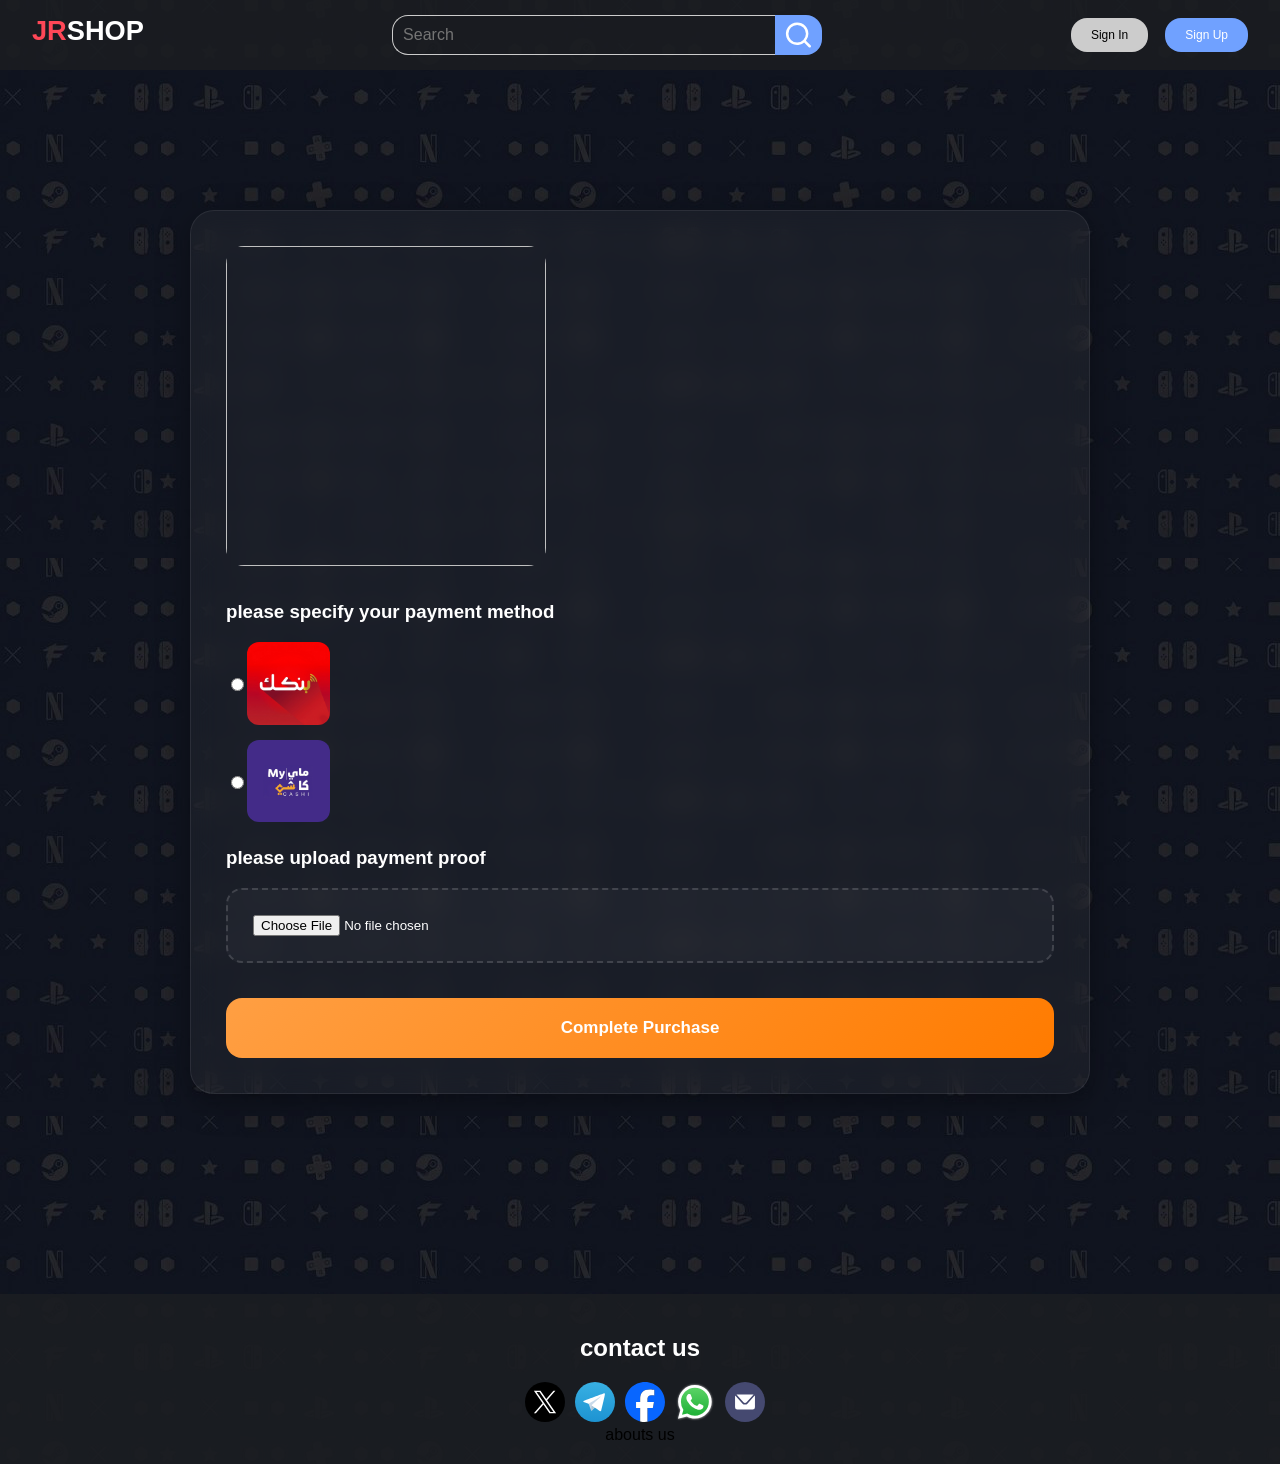
==== checkout.html @ eef832c1 "Initial commit: project setup" ====
<!DOCTYPE html>
<html lang="en">
<head>
    <meta charset="UTF-8">
    <meta name="viewport" content="width=device-width, initial-scale=1.0">
    <title>JRstore - Best Digital Deals</title>
    <link rel="stylesheet" href="style.css">
            <link rel="stylesheet" href="user-section.css">

  <link rel="stylesheet" href="login.css">


<style>
/* =========================
   CHECKOUT PAGE
========================= */

.checkout-layout{
    width: 100%;
    min-height: 100vh;

    display: flex;
    justify-content: center;
    align-items: flex-start;

    padding: 140px var(--leftrightpadding) 60px;
}

/* MAIN CARD */

.checkout-card{

    width: 100%;
    max-width: 900px;

    background: rgba(255,255,255,0.04);

    border: 1px solid rgba(255,255,255,0.08);

    backdrop-filter: blur(14px);

    border-radius: 24px;

    padding: 35px;

    box-shadow: 0 8px 32px rgba(0,0,0,0.35);

    color: white;
}

/* PRODUCT SECTION */

.checkout-product{
    display: flex;
    gap: 35px;

    margin-bottom: 35px;
}

.checkout-product-image{
    width: 320px;
    height: 320px;

    object-fit: cover;

    border-radius: 18px;

    flex-shrink: 0;
}

.checkout-product-info{
    width: 100%;
}

.checkout-product-title{
    font-size: 2rem;

    margin-top: 0;
    margin-bottom: 15px;
}

.checkout-prices{
    display: flex;
    align-items: center;
    gap: 15px;

    margin-bottom: 20px;
}

.checkout-price{
    font-size: 2rem;
    font-weight: bold;

    color: #70a1ff;
}

.input-method-wrapper{
  display: flex;
  align-items: center;
}


.payment-card {
  width: 10%;
  height: 67%;
  border-radius: 12px;
}

.checkout-payment-methods {
  margin-bottom: 25px;
  flex-direction: column;
}
.checkout-old-price{
    color: #ff6b6b;

    text-decoration: line-through;

    opacity: 0.8;

    font-size: 1.1rem;
}

.checkout-product-description{
    line-height: 1.7;

    opacity: 0.8;
}

/* SECTIONS */

.checkout-section{
    margin-top: 35px;
}

.checkout-section-title{
    margin-bottom: 15px;

    font-size: 1.1rem;

    opacity: 0.9;
}

/* PAYMENT METHODS */

.checkout-payment-methods{
    display: flex;
    gap: 15px;
}

.payment-method{

    flex: 1;

    height: 55px;

    border-radius: 14px;

    border: 1px solid rgba(255,255,255,0.08);

    background: rgba(255,255,255,0.05);

    color: white;

    font-size: 15px;

    cursor: pointer;

    transition: 0.2s;
}

.payment-method:hover{
    transform: translateY(-2px);

    background: rgba(255,255,255,0.09);
}

.payment-method.active{
    background: linear-gradient(135deg,#70a1ff,#4d84ff);

    border-color: transparent;
}

/* UPLOAD BOX */

.checkout-upload-box{

    border: 2px dashed rgba(255,255,255,0.15);

    border-radius: 16px;

    padding: 25px;

    background: rgba(255,255,255,0.03);
}

.checkout-upload-box input{

    width: 100%;

    color: white;
}

/* SUBMIT BUTTON */

.checkout-submit-btn{

    width: 100%;

    height: 60px;

    margin-top: 35px;

    border: none;

    border-radius: 16px;

    background: linear-gradient(135deg,#ff9f43,#ff7b00);

    color: white;

    font-size: 17px;

    font-weight: bold;

    cursor: pointer;

    transition: 0.2s;
}

.checkout-submit-btn:hover{

    transform: translateY(-2px);

    opacity: 0.95;
}

/* MOBILE */

@media(max-width:850px){

    .checkout-product{
        flex-direction: column;
    }

    .checkout-product-image{
        width: 100%;
        height: 280px;
    }
}

@media(max-width:550px){

    .checkout-card{
        padding: 20px;
    }

    .checkout-payment-methods{
        flex-direction: column;
    }

    .checkout-product-title{
        font-size: 1.5rem;
    }

    .checkout-price{
        font-size: 1.5rem;
    }
}
</style>
</head>
<body>

  
    <header class="header">
        <div class="logo">
            <a href="./index.html">            <span class="logo-primary">JR</span><span class="logo-secondary">SHOP</span>
</a>
        </div>

    <div class="form-container">
        <input type="text" class="search-bar" placeholder="Search">
        <button>
            <svg xmlns="http://www.w3.org/2000/svg" viewBox="0 0 24 24" focusable="false" aria-hidden="true" style="pointer-events: none; display: inherit;">
                <path d="M11 2a9 9 0 105.641 16.01.966.966 0 00.152.197l3.5 3.5a1 1 0 101.414-1.414l-3.5-3.5a1 1 0 00-.197-.153A8.96 8.96 0 0020 11a9 9 0 00-9-9Zm0 2a7 7 0 110 14 7 7 0 010-14Z"></path>
            </svg>
        </button>
    </div>

    <div class="header-actions">
        <button class="btn btn--secondary">Sign In</button>
        <button class="btn btn--primary">Sign Up</button>
    </div>
</div>

            <div class="hidden-search-bar-header">
    <div class="hidden-search-input-wrapper">
        <input type="text" class="search-bar" placeholder="Search">
        <button>
            <svg xmlns="http://www.w3.org/2000/svg" viewBox="0 0 24 24" focusable="false" aria-hidden="true" style="pointer-events: none; display: inherit;">
                <path d="M11 2a9 9 0 105.641 16.01.966.966 0 00.152.197l3.5 3.5a1 1 0 101.414-1.414l-3.5-3.5a1 1 0 00-.197-.153A8.96 8.96 0 0020 11a9 9 0 00-9-9Zm0 2a7 7 0 110 14 7 7 0 010-14Z"></path>
            </svg>
        </button>
    </div>
</div>
    </header>
<main id="checkoutmain" class="checkout-layout">

   <div class="checkout-card">

    <div class="checkout-product">
        <img class="checkout-product-image">

        <div class="checkout-product-info">
            <h2 class="checkout-product-title"></h2>

            <div class="checkout-prices">
                <span class="checkout-price"></span>
                <span class="checkout-old-price"></span>
            </div>
        </div>
    </div>

    <h3>please specify your payment method</h3>

    <div class="checkout-payment-methods">


      <div class="input-method-wrapper">       
        
        <input type="radio" name="mbok" id="">
        <label for="mbok"></label>
            <img class="payment-card" src="./images/paymentmethods/mboktest.png" alt="">

       </div>





       <div class="input-method-wrapper">
        <input type="radio" name="mbok" id="">
        <label for="mbok"></label>
            <img class="payment-card" src="./images/paymentmethods/cashi.png" alt="">

       </div>
</div>

    <h3>please upload payment proof</h3>

    <div class="checkout-upload-box">
        <input type="file" class="js-payment-proof">
    </div>

    <button class="checkout-submit-btn js-submit-order">
        Complete Purchase
    </button>

</div>

</main>


    <footer class="footer ">

		<h2 class="contact-us">contact us</h2>
        <div class="social-links"><a href=""><svg xmlns="http://www.w3.org/2000/svg" viewBox="-480 -466.815 2160 2160"><circle cx="600" cy="613.185" r="1080"/><path fill="#fff" d="M306.615 79.694H144.011L892.476 1150.3h162.604ZM0 0h357.328l309.814 450.883L1055.03 0h105.86L714.15 519.295 1200 1226.37H842.672L515.493 750.215 105.866 1226.37H0l468.485-544.568Z"/></svg></a>
		<a href="">
			<svg id="Livello_1" data-name="Livello 1" xmlns="http://www.w3.org/2000/svg" xmlns:xlink="http://www.w3.org/1999/xlink" viewBox="0 0 240 240"><defs><linearGradient id="linear-gradient" x1="120" y1="240" x2="120" gradientUnits="userSpaceOnUse"><stop offset="0" stop-color="#1d93d2"/><stop offset="1" stop-color="#38b0e3"/></linearGradient></defs><title>Telegram_logo</title><circle cx="120" cy="120" r="120" fill="url(#linear-gradient)"/><path d="M81.229,128.772l14.237,39.406s1.78,3.687,3.686,3.687,30.255-29.492,30.255-29.492l31.525-60.89L81.737,118.6Z" fill="#c8daea"/><path d="M100.106,138.878l-2.733,29.046s-1.144,8.9,7.754,0,17.415-15.763,17.415-15.763" fill="#a9c6d8"/><path d="M81.486,130.178,52.2,120.636s-3.5-1.42-2.373-4.64c.232-.664.7-1.229,2.1-2.2,6.489-4.523,120.106-45.36,120.106-45.36s3.208-1.081,5.1-.362a2.766,2.766,0,0,1,1.885,2.055,9.357,9.357,0,0,1,.254,2.585c-.009.752-.1,1.449-.169,2.542-.692,11.165-21.4,94.493-21.4,94.493s-1.239,4.876-5.678,5.043A8.13,8.13,0,0,1,146.1,172.5c-8.711-7.493-38.819-27.727-45.472-32.177a1.27,1.27,0,0,1-.546-.9c-.093-.469.417-1.05.417-1.05s52.426-46.6,53.821-51.492c.108-.379-.3-.566-.848-.4-3.482,1.281-63.844,39.4-70.506,43.607A3.21,3.21,0,0,1,81.486,130.178Z" fill="#fff"/></svg>
		</a>

		<a href=""><svg version="1.1" id="svg9" viewBox="0 0 666.66668 666.66717" xmlns="http://www.w3.org/2000/svg" xmlns:svg="http://www.w3.org/2000/svg">
  <defs id="defs13">
    <clipPath clipPathUnits="userSpaceOnUse" id="clipPath25">
      <path d="M 0,700 H 700 V 0 H 0 Z" id="path23"/>
    </clipPath>
  </defs>
  <g id="g17" transform="matrix(1.3333333,0,0,-1.3333333,-133.33333,799.99999)">
    <g id="g19">
      <g id="g21" clip-path="url(#clipPath25)">
        <g id="g27" transform="translate(600,350)">
          <path d="m 0,0 c 0,138.071 -111.929,250 -250,250 -138.071,0 -250,-111.929 -250,-250 0,-117.245 80.715,-215.622 189.606,-242.638 v 166.242 h -51.552 V 0 h 51.552 v 32.919 c 0,85.092 38.508,124.532 122.048,124.532 15.838,0 43.167,-3.105 54.347,-6.211 V 81.986 c -5.901,0.621 -16.149,0.932 -28.882,0.932 -40.993,0 -56.832,-15.528 -56.832,-55.9 V 0 h 81.659 l -14.028,-76.396 h -67.631 V -248.169 C -95.927,-233.218 0,-127.818 0,0" style="fill:#0866ff;fill-opacity:1;fill-rule:nonzero;stroke:none" id="path29"/>
        </g>
        <g id="g31" transform="translate(447.9175,273.6036)">
          <path d="M 0,0 14.029,76.396 H -67.63 v 27.019 c 0,40.372 15.838,55.899 56.831,55.899 12.733,0 22.981,-0.31 28.882,-0.931 v 69.253 c -11.18,3.106 -38.509,6.212 -54.347,6.212 -83.539,0 -122.048,-39.441 -122.048,-124.533 V 76.396 h -51.552 V 0 h 51.552 v -166.242 c 19.343,-4.798 39.568,-7.362 60.394,-7.362 10.254,0 20.358,0.632 30.288,1.831 L -67.63,0 Z" style="fill:#ffffff;fill-opacity:1;fill-rule:nonzero;stroke:none" id="path33"/>
        </g>
      </g>
    </g>
  </g>
</svg></a>


<a href=""><svg xmlns="http://www.w3.org/2000/svg" viewBox="0 0 175.216 175.552"><defs><linearGradient id="b" x1="85.915" x2="86.535" y1="32.567" y2="137.092" gradientUnits="userSpaceOnUse"><stop offset="0" stop-color="#57d163"/><stop offset="1" stop-color="#23b33a"/></linearGradient><filter id="a" width="1.115" height="1.114" x="-.057" y="-.057" color-interpolation-filters="sRGB"><feGaussianBlur stdDeviation="3.531"/></filter></defs><path fill="#b3b3b3" d="m54.532 138.45 2.235 1.324c9.387 5.571 20.15 8.518 31.126 8.523h.023c33.707 0 61.139-27.426 61.153-61.135.006-16.335-6.349-31.696-17.895-43.251A60.75 60.75 0 0 0 87.94 25.983c-33.733 0-61.166 27.423-61.178 61.13a60.98 60.98 0 0 0 9.349 32.535l1.455 2.312-6.179 22.558zm-40.811 23.544L24.16 123.88c-6.438-11.154-9.825-23.808-9.821-36.772.017-40.556 33.021-73.55 73.578-73.55 19.681.01 38.154 7.669 52.047 21.572s21.537 32.383 21.53 52.037c-.018 40.553-33.027 73.553-73.578 73.553h-.032c-12.313-.005-24.412-3.094-35.159-8.954zm0 0" filter="url(#a)"/><path fill="#fff" d="m12.966 161.238 10.439-38.114a73.42 73.42 0 0 1-9.821-36.772c.017-40.556 33.021-73.55 73.578-73.55 19.681.01 38.154 7.669 52.047 21.572s21.537 32.383 21.53 52.037c-.018 40.553-33.027 73.553-73.578 73.553h-.032c-12.313-.005-24.412-3.094-35.159-8.954z"/><path fill="url(#linearGradient1780)" d="M87.184 25.227c-33.733 0-61.166 27.423-61.178 61.13a60.98 60.98 0 0 0 9.349 32.535l1.455 2.312-6.179 22.559 23.146-6.069 2.235 1.324c9.387 5.571 20.15 8.518 31.126 8.524h.023c33.707 0 61.14-27.426 61.153-61.135a60.75 60.75 0 0 0-17.895-43.251 60.75 60.75 0 0 0-43.235-17.929z"/><path fill="url(#b)" d="M87.184 25.227c-33.733 0-61.166 27.423-61.178 61.13a60.98 60.98 0 0 0 9.349 32.535l1.455 2.313-6.179 22.558 23.146-6.069 2.235 1.324c9.387 5.571 20.15 8.517 31.126 8.523h.023c33.707 0 61.14-27.426 61.153-61.135a60.75 60.75 0 0 0-17.895-43.251 60.75 60.75 0 0 0-43.235-17.928z"/><path fill="#fff" fill-rule="evenodd" d="M68.772 55.603c-1.378-3.061-2.828-3.123-4.137-3.176l-3.524-.043c-1.226 0-3.218.46-4.902 2.3s-6.435 6.287-6.435 15.332 6.588 17.785 7.506 19.013 12.718 20.381 31.405 27.75c15.529 6.124 18.689 4.906 22.061 4.6s10.877-4.447 12.408-8.74 1.532-7.971 1.073-8.74-1.685-1.226-3.525-2.146-10.877-5.367-12.562-5.981-2.91-.919-4.137.921-4.746 5.979-5.819 7.206-2.144 1.381-3.984.462-7.76-2.861-14.784-9.124c-5.465-4.873-9.154-10.891-10.228-12.73s-.114-2.835.808-3.751c.825-.824 1.838-2.147 2.759-3.22s1.224-1.84 1.836-3.065.307-2.301-.153-3.22-4.032-10.011-5.666-13.647"/></svg></a>
		

<a href=""><svg xmlns="http://www.w3.org/2000/svg" viewBox="0 0 171 171"><title>Asset 31</title><g id="Layer_2" data-name="Layer 2"><g id="Layer_1-2" data-name="Layer 1"><circle cx="85.5" cy="85.5" r="85.5" fill="#454970"/><path d="M49.2,53.9,78.8,87a8.94,8.94,0,0,0,6.7,3,9.1,9.1,0,0,0,6.7-3l29.1-32.6a1.56,1.56,0,0,1,.8-.6,10.57,10.57,0,0,0-4-.8H52.9a10.06,10.06,0,0,0-3.9.8A.35.35,0,0,0,49.2,53.9Z" fill="#fff"/><path d="M126.5,58a1.8,1.8,0,0,1-.6.9l-29,32.5a15.38,15.38,0,0,1-11.4,5.1,15.54,15.54,0,0,1-11.4-5.1L44.6,58.3l-.2-.2A9.75,9.75,0,0,0,43,63.2V108a9.94,9.94,0,0,0,10,9.9h65a9.94,9.94,0,0,0,10-9.9V63.2a10.19,10.19,0,0,0-1.5-5.2" fill="#fff"/></g></g></svg></a>
</div>











		<div class="good-talk">
			abouts us
		</div>


    </footer>
    <script src="./index.js"></script>
    <script src="./resizingcss.js"></script>
<script src="./checkout.js"></script>


</body>
</html>
---- style.css ----
* {
    box-sizing: border-box;
}

.field-label {
  display: block;
  margin-bottom: 8px;
  font-size: 13px;
  opacity: 0.7;
}

.gender-group {
  display: flex;
  gap: 8px;
}

.gender-btn {
  flex: 1;
  padding: 10px;
  border-radius: 10px;
  border: 1px solid rgba(255,255,255,0.1);
  background: rgba(255,255,255,0.05);
  color: white;
  cursor: pointer;
  transition: 0.2s;
  opacity: 0.7;
}

.gender-btn:hover {
  background: rgba(255,255,255,0.1);
}

.gender-btn.active {
  background: linear-gradient(135deg, #6ea8ff, #4a7cff);
  opacity: 1;
  transform: translateY(-1px);
}


:root {
    /* Colors */
    --color-primary: #ff4757;   /* For "JR" */
    --color-secondary: #2f3542; /* For "store" */
    --color-accent: #70a1ff;    /* For Buttons */
    --color-bg: #111827;
    --color-white: #111827;
    --color-header:#1b1d22e8;
    --color-text:#fff;
    --boeder-color :#ccc;
    
    /* Shapes & Spacing */
    --radius-main: 12px;
    --spacing-main: 20px;
    --secpadding:45px;
    --leftrightpadding :5%
}

/* Base Resets */
body { overflow-x: hidden; font-family: sans-serif;   background-image: url(./images/Untitled.jpg); margin: 0;  }

/* Header */
.header-main-nav{ display:flex ;justify-content: space-between; align-items: center; width: 100%; flex-direction: row;}
.header { justify-content: space-between; flex-wrap: wrap; z-index: 10; top : 0; display: flex;   padding: 15px var(--leftrightpadding); background-color: var(--color-header) ; position: fixed; width: 100%;}
.logo-primary { color: var(--color-primary); font-weight: bold; font-size: 1.7rem; }
.logo-secondary { color: var(--color-text); font-weight: bold; font-size: 1.7rem; }
.header-actions{
    display: flex;
}


.colorwhite {
    color: var(--color-text);
}
.form-container {
    width: 35%;
    position: relative;


}
.hidden-search-bar-header{
 width: 100%;
    display: none;
    padding-top: 15px;
}
.hidden-search-input-wrapper{
    position: relative;

}
.search-bar {    background-color: transparent; font-size: 16px;
 padding: 10px;  border: 1px solid var(--boeder-color); width: 90%; color: var(--color-text); 
 border-top-left-radius: var(--radius-main);
  border-bottom-left-radius: var(--radius-main);

  border-top-right-radius: 0;
  border-bottom-right-radius: 0;

border-right: none;}

.search-bar:focus {
    outline: none;
}


.hidden-search-bar-header button, .form-container button {
    position: absolute;
    height: 100%;
    width: 11%;
    color: var(--color-white);
    border: 1px soild var(--boeder-color);
    border-top-right-radius: var(--radius-main);
  border-bottom-right-radius: var(--radius-main);
  background-color: var(--color-accent);
  display: inline-flex;
  justify-content: center;
  align-items: center;
 }
 .hidden-search-bar-header button svg,.form-container button svg {
    width: 50px;
    height: 30px;
fill: var(--color-text);  
 }




.btn--secondary{
    background-color: var(--boeder-color);
}
/* Buttons */
.btn { padding: 10px 20px; border-radius: var(--radius-main); border: none; cursor: pointer; margin-left: 5px; font-size: 12px; display: flex; justify-content: center; align-items: center;}
.btn--primary { background: var(--color-accent); color: white; }

/* Hero Section */
.hero { padding-left: var(--leftrightpadding); padding-right: var(--leftrightpadding); color: var(--color-text); display: flex; flex-direction: column; align-items: center; justify-content: center; padding-top: var(--secpadding); padding-bottom: var(--secpadding);}

.hero-title {
    text-align: center;
}
/* filter for the image */

.logo-grid {
    width: 100%;
  grid-template-columns: repeat(6 , minmax(60px,100px));
   grid-template-rows:100px;
  display: grid;
  justify-content: center;
  align-items: center;
  gap: 30px;
}


/* for centring icon inside on its  container */

.logo-item  {
display: flex;
align-items: center;
justify-content: center;
background-color: #111827;
padding: 20px;
border: 1px #1a202f solid;
height: 100px;
border-radius: var(--radius-main);
}

.logo-item svg {
/* width: 150px;
height: 150px; object-fit: contain; */
}


.best-prices{
    margin-top: 0px;
}



.payment-methods {
    display: flex;
    width: 100%;
    justify-content: center;
}

.payment-methods img {
    width: 100%;
    height: 100%;
    margin-left: 15px;
    object-fit: cover; 
    border-radius: var(--radius-main);
}

.payment-method-img-container{
    width: 100px;
    height: 50px;
    margin-left: 15px;
}


/* .ocash {
    width: 250px !important;
} */


.products {

  display: grid;
  grid-template-columns: repeat(auto-fit,minmax(350px,1fr));
  grid-template-rows: repeat(auto-fill,minmax(500px,1fr));
  gap: 16px;
  padding: var(--secpadding) var(--leftrightpadding);
}
/* Card Component */
.card { 
    background: rgba(255, 255, 255, 0.03);  /* Very subtle transparency */
    backdrop-filter: blur(10px);          /* Frosted glass effect */
    
    /* Bord: 1px solid rgba(255, 255, 255, 0.1);
    border-radius: 16px;
    
    /* Shadow for Depth */
    box-shadow: 0 8px 32px 0 rgba(0, 0, 0, 0.37);
    
    /* Typography & Transition */
    color: white;
    transition: transform 0.2s ease, background 0.2s ease;

    height: fit-content;
     color: var(--color-text);
      /* background: var(--color-white); */
       padding: var(--spacing-main); 
       border-radius: var(--radius-main);
       transform: translateY(-5px);
        box-shadow: 0 4px 6px rgba(0,0,0,0.1); }
 .product-image {
width: 100%;
height: 204px;
background-size: contain;
border-radius: var(--radius-main);

 }


.buy-button {
    width: 80px;
  height: 34px;
  background-color: orange;
  border: none;
  border-radius: 8px;
  color: white;
  font-size: 1rem;
  cursor: pointer;
 }
/* Footer */
.footer { text-align: center; padding: 20px; margin-top: 40px; background-color: var(--color-header); display: flex; justify-content: center; flex-direction: column;     align-items: center;
}


.social-links {
    display: flex;
    justify-content: flex-start;

}


.social-links  svg {
    width: 40px;
}

.social-links a {
    margin-left: 10px;
}

.good-talk {
    width: 200px;
}


.contact-us {
    color: var(--color-text);
}

.mobiles-search-button {
padding: 3px 10px;
visibility: hidden;
}

.mobiles-search-button svg {
    height: 25px;
width: 25px;}

    




@media(max-width:1220px){

   .products{
    grid-template-columns: repeat(auto-fill,minmax(300px,1fr));
   }
}


@media(max-width:822px){

    .hero-discription{
max-width: 500px;
text-align: center;
}

/* .logo-grid {
    grid-template-columns: repeat(6,90x);
} */
}

@media(max-width:750px){
    .logo-item{
        padding: 10px;
    }
}

@media(max-width:726px){
    .form-container{
        width: 50%;
    }
}

@media(max-width:712px){
    .form-container{
        width: 40%;
    }
}

@media(max-width:701px){


    .products{
    grid-template-columns: repeat(auto-fit,minmax(200px,1fr));
    }
}

@media(max-width:637px ){
    .form-container{
        display: none;
    }
    .mobiles-search-button {
        visibility: visible;
    }

    .logo-item{
        height: 65px;
    }

    .hidden-search-bar-header{
    display: block;

    }
    .hero{
        margin-top: 122px !important;
    }


}


@media(max-width:452px){
    .payment-methods img{
        width: 80px;
        height: 80px;
    }
}


/* here product page we begin page two  */

.product-go-here {
    display: flex;
    width: 100%;
    /* padding-left: var(--leftrightpadding);
    padding-right: var(--leftrightpadding); */
    padding:  calc(var(--spacing-main) * 4) 10px;
    margin-left: 5%;
    margin-right: 5%;
    background-color: #232732b2;
    border-radius: var(--radius-main);
    
    
   


}

.main-wrapper {
    margin:100px ;
}

.product-talk {}

.product-go-here img {
    width: 45%;
        flex-shrink:0 ;
        height: 450px;
    margin-right: 60px;
        border-radius: var(--radius-main);

}


a {
    text-decoration: none;
}
.buy-button {
    width: 50%;
  height: 50px;
  font-size: 16px;
  color: white;
  background-color: orange;
  border: none;
  display: inline-block;
  border-radius: var(--radius-main);
  display: flex;
  justify-content: center;
  align-items: center;
}

.price {
    color: #315c93;
    display: inline;
    /* background-color: #315c9e; */
    border-radius: var(--radius-main);
    padding: 5px 0;
    font-size: 2rem;
    

}

#productWarning{
    color: red;
}

.old-price {
    display:inline ;
    color: red;
        margin-left: 10px;

    text-decoration: line-through;
}

/* PRODUCT PAGE RESPOSIVE DESGIN */
@media (max-width: 1315px) { 
    .header { 
        padding-left: calc(var(--leftrightpadding) / 2); 
        padding-right: calc(var(--leftrightpadding) / 2); 
    } 

    .products { 
        padding-left: calc(var(--leftrightpadding) / 2); 
        padding-right: calc(var(--leftrightpadding) / 2); 
    } 

    .main-wrapper { 
        margin-left: calc(var(--leftrightpadding) / 2); 
        margin-right: calc(var(--leftrightpadding) / 2); 
    } 

    .product-go-here{
          padding-left: calc(var(--leftrightpadding) / 2); 
        padding-right: calc(var(--leftrightpadding) / 2); 
    }
}

@media(max-width:933px){
      .product-go-here{
          flex-direction: column;
    }

    .product-go-here img {
        width: 100%;
    }
    .buy-button{
        width: 100%;
    }
}
---- user-section.css ----
/* Layout */
/* ===== HEADER ACTIONS ===== */
/* =========================
   UNIFIED ACTION SYSTEM
========================= */

.header-actions {
  display: flex;
  align-items: center;
  gap: 12px;
}

/* SAME HEIGHT FOR EVERYTHING */
.purchase-btn,
.notif,
.profile {
  height: 38px;
  border-radius: 12px;
  display: flex;
  align-items: center;
}

/* =========================
   PURCHASE BUTTON (LABELED)
========================= */
.purchase-btn {
  padding: 0 12px;
  gap: 8px;

  background: rgba(255,255,255,0.06);
  border: 1px solid rgba(255,255,255,0.1);

  color: white;
  font-size: 14px;
  cursor: pointer;
}

.purchase-btn:hover {
  background: rgba(255,255,255,0.1);
}

/* =========================
   ICONS
========================= */
.icon {
  width: 30px;
  height: 30px;
  fill: white;
}

/* =========================
   NOTIFICATION
========================= */
.notif {
  width: 38px;
  justify-content: center;

  position: relative;

  background: rgba(255,255,255,0.06);
  border: 1px solid rgba(255,255,255,0.1);

  cursor: pointer;
}

.notif:hover {
  background: rgba(255,255,255,0.1);
}

.dot {
  position: absolute;
  width: 6px;
  height: 6px;
  background: #ff3b3b;
  border-radius: 50%;
  top: 6px;
  right: 6px;
}

/* =========================
   PROFILE
========================= */
.profile {
  position: relative;

  padding: 0 10px;
  gap: 8px;

  background: rgba(255,255,255,0.06);
  border: 1px solid rgba(255,255,255,0.1);
}

.avatar {
  width: 30px;
  height: 30px;
  border-radius: 50%;
}

.username {
  font-size: 15px;
  color: white;
}

.dropdown-icon {
  width: 14px;
  height: 14px;
  fill: #ccc;
}

/* =========================
   DROPDOWN
========================= */
.dropdown {
  position: absolute;
  right: 0;
  top: 110%;

  display: none;
  flex-direction: column;

  min-width: 160px;

  background: rgba(10, 12, 30, 0.85);
  backdrop-filter: blur(12px);

  border: 1px solid rgba(255,255,255,0.1);
  border-radius: 12px;

  overflow: hidden;
}

.dropdown a {
  padding: 10px;
  color: white;
  text-decoration: none;
  font-size: 14px;
}

.dropdown a:hover {
  background: rgba(255,255,255,0.08);
}

.active {
  display: flex;
}
---- login.css ----
:root {
  --spacing-main: 30px;
  --radius-main: 16px;
  --color-text: #ffffff;
}

/* Background */

.main-login {
  display: flex;
  justify-content: center;
  align-items: center; 
  margin-top: 150px;
  /* vertical center */
    /* full screen center */
}

/* Better social button layout */
.social-btn {
  display: grid;
  grid-template-columns: auto 1fr;
  align-items: center;
}



/* Optional: make Google button feel more "real" */
.google-btn svg {
  flex-shrink: 0;
}

.social-btn span{
justify-self: center;
}

/* Better spacing */
.auth-card h2 {
  margin-top: 10px;
}
.input-group select {
  width: 100%;
  padding: 12px;
  border-radius: 10px;
  border: 1px solid rgba(255,255,255,0.1);
  background: rgba(255,255,255,0.05);
  color: white;
  outline: none;
  appearance: none;
  cursor: pointer;
}

.input-group select option {
  background: #1a1f2e;
  color: white;
}


.logo-center {
    text-align: center;
}

/* Auth Card */
.auth-card {
  width: 360px;
  padding: var(--spacing-main);
  border-radius: var(--radius-main);
  color: var(--color-text);
  background: rgba(20, 25, 40, 0.6);
  backdrop-filter: blur(14px);

  border: 1px solid rgba(255, 255, 255, 0.08);

  box-shadow:
    0 10px 30px rgba(0, 0, 0, 0.4),
    0 0 20px rgba(100, 150, 255, 0.08);

  transition: 0.3s ease;
  transform: translateY(0);

  position: relative;
  overflow: hidden;
}



/* Glass shine */
.auth-card::before {
  content: "";
  position: absolute;
  inset: 0;
  border-radius: inherit;
  background: linear-gradient(
    to bottom,
    rgba(255,255,255,0.08),
    rgba(255,255,255,0.02) 40%,
    transparent 60%
  );
  pointer-events: none;
}

/* Title */
.auth-card h2 {
  text-align: center;
  margin-bottom: 25px;
}

/* Inputs */
.input-group {
  margin-bottom: 15px;
}

.input-group input {
  width: 100%;
  padding: 12px;
  border-radius: 10px;
  border: 1px solid rgba(255,255,255,0.1);
  background: rgba(255,255,255,0.05);
  color: white;
  outline: none;
  transition: 0.2s;
}

.input-group input:focus {
  border-color: #6ea8ff;
  box-shadow: 0 0 10px rgba(110,168,255,0.4);
}

/* Button */
.login-btn {
  width: 100%;
  padding: 12px;
  border: none;
  border-radius: 10px;
  background: linear-gradient(135deg, #6ea8ff, #4a7cff);
  color: white;
  font-weight: bold;
  cursor: pointer;
  transition: 0.2s;
}

.login-btn:hover {
  transform: translateY(-2px);
  box-shadow: 0 5px 15px rgba(110,168,255,0.4);
}

/* Divider */
.divider {
  text-align: center;
  margin: 20px 0;
  font-size: 12px;
  opacity: 0.6;
}

/* Social Buttons */
.social-btn {
  width: 100%;
  padding: 10px;
  margin-bottom: 10px;
  border-radius: 10px;
  border: 1px solid rgba(255,255,255,0.1);
  background: rgba(255,255,255,0.04);
  color: white;
  cursor: pointer;
  transition: 0.2s;
}

.social-btn:hover {
  background: rgba(255,255,255,0.08);
}

/* Footer text */
.footerform {
  text-align: center;
  margin-top: 15px;
  font-size: 14px;
}

.footerform a {
  color: #6ea8ff;
  text-decoration: none;
}

.forgot {
  text-align: right;
    margin-top: 15px;
color: white;
  margin-bottom: 15px;
  font-size: 13px;
}

.forgot a {
    color: white;
    text-decoration: none;
}

.divider {
  display: flex;
  align-items: center;
  text-align: center;
  margin: 20px 0;
  font-size: 12px;
  opacity: 0.6;
}

.divider::before,
.divider::after {
  content: "";
  flex: 1;
  height: 1px;
  background: rgba(255, 255, 255, 0.15);
}

.divider span {
  padding: 0 10px;
}

.footerend{
    position: fixed;
    bottom: 0;
    width: 100%;
}


.auth-toggle {
  display: flex;
  margin: 15px 0 25px;
  border: 1px solid rgba(255,255,255,0.1);
  border-radius: 10px;
  overflow: hidden;
}

.auth-toggle button {
  flex: 1;
  padding: 10px;
  background: transparent;
  color: white;
  border: none;
  cursor: pointer;
  opacity: 0.6;
  transition: 0.2s;
}

.auth-toggle button.active {
  background: rgba(255,255,255,0.08);
  opacity: 1;
}

.auth-form {
  display: none;
}

.auth-form.active {
  display: block;
}

.select-wrapper {
  position: relative;
}

.select-wrapper select {
  width: 100%;
  padding: 12px;
  border-radius: 10px;
  border: 1px solid rgba(255,255,255,0.1);
  background: rgba(255,255,255,0.05);
  color: white;
  outline: none;

  appearance: none;
  -webkit-appearance: none;
  cursor: pointer;
}

/* custom arrow */
.select-wrapper::after {
  content: "▼";
  position: absolute;
  right: 12px;
  top: 50%;
  transform: translateY(-50%);
  font-size: 10px;
  opacity: 0.6;
  pointer-events: none;
}

.select-wrapper select {
  width: 100%;
  padding: 12px;
  border-radius: 10px;
  border: 1px solid rgba(255,255,255,0.1);
  background: rgba(20, 25, 40, 0.7);
  color: white;
  outline: none;

  cursor: pointer;
}
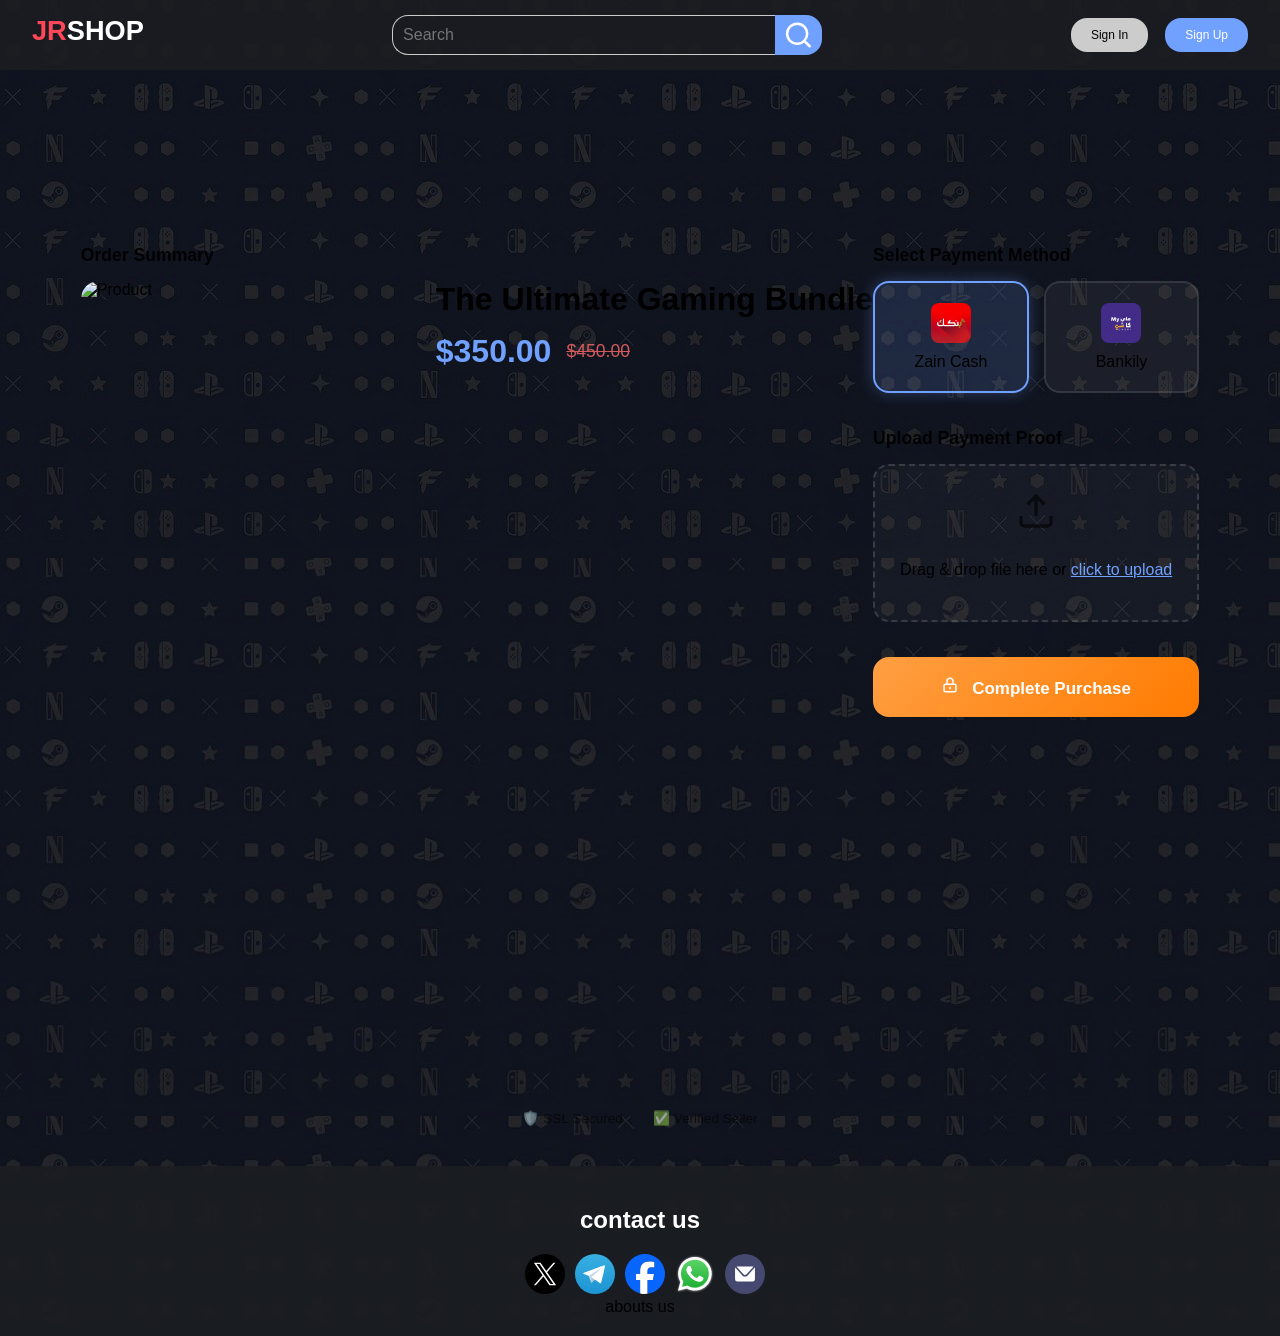
==== commit dcb1a09d: "updated checkout and product pages" ====
--- a/checkout.html
+++ b/checkout.html
@@ -28,6 +28,92 @@
 
 /* MAIN CARD */
 
+
+/* PAYMENT GRID REFINEMENT */
+.payment-grid {
+    display: grid;
+    grid-template-columns: 1fr 1fr;
+    gap: 15px;
+    margin-bottom: 25px;
+}
+
+.payment-option {
+    cursor: pointer;
+}
+
+.payment-option input {
+    display: none; /* Hide original radio */
+}
+
+.payment-card-content {
+    background: rgba(255, 255, 255, 0.05);
+    border: 2px solid rgba(255, 255, 255, 0.1);
+    border-radius: 16px;
+    padding: 20px;
+    text-align: center;
+    transition: all 0.3s ease;
+    display: flex;
+    flex-direction: column;
+    align-items: center;
+    gap: 10px;
+}
+
+.payment-option input:checked + .payment-card-content {
+    background: rgba(112, 161, 255, 0.15);
+    border-color: #70a1ff;
+    box-shadow: 0 0 15px rgba(112, 161, 255, 0.3);
+}
+
+.payment-card-content img {
+    height: 40px;
+    width: auto;
+    border-radius: 8px;
+}
+
+/* UPLOAD BOX REFINEMENT */
+.checkout-upload-box {
+    position: relative;
+    border: 2px dashed rgba(255, 255, 255, 0.2);
+    border-radius: 20px;
+    padding: 40px 20px;
+    background: rgba(255, 255, 255, 0.02);
+    text-align: center;
+    transition: 0.3s;
+}
+
+.checkout-upload-box:hover {
+    border-color: #70a1ff;
+    background: rgba(112, 161, 255, 0.05);
+}
+
+.upload-icon {
+    width: 40px;
+    height: 40px;
+    margin-bottom: 10px;
+    opacity: 0.6;
+}
+
+.upload-content p span {
+    color: #70a1ff;
+    text-decoration: underline;
+}
+
+.checkout-upload-box input {
+    position: absolute;
+    inset: 0;
+    opacity: 0;
+    cursor: pointer;
+}
+
+/* TRUST BADGES */
+.trust-badges {
+    display: flex;
+    justify-content: center;
+    gap: 30px;
+    margin-top: 25px;
+    font-size: 0.85rem;
+    opacity: 0.6;
+}
 .checkout-card{
 
     width: 100%;
@@ -303,63 +389,181 @@
     </div>
 </div>
     </header>
+
 <main id="checkoutmain" class="checkout-layout">
 
-   <div class="checkout-card">
-
-    <div class="checkout-product">
-        <img class="checkout-product-image">
-
-        <div class="checkout-product-info">
-            <h2 class="checkout-product-title"></h2>
-
-            <div class="checkout-prices">
-                <span class="checkout-price"></span>
-                <span class="checkout-old-price"></span>
+    <!-- LEFT SIDE -->
+    <div class="payment-half-1">
+
+        <!-- ORDER SUMMARY -->
+        <div class="checkout-section">
+
+            <h3 class="checkout-section-title">
+                Order Summary
+            </h3>
+
+            <div class="checkout-product">
+
+                <img
+                    class="checkout-product-image"
+                    src="./images/product-placeholder.jpg"
+                    alt="Product"
+                >
+
+                <div class="checkout-product-info">
+
+                    <h2 class="checkout-product-title">
+                        The Ultimate Gaming Bundle
+                    </h2>
+
+                    <div class="checkout-prices">
+                        <span class="checkout-price">
+                            $350.00
+                        </span>
+
+                        <span class="checkout-old-price">
+                            $450.00
+                        </span>
+                    </div>
+
+                </div>
+
             </div>
+
         </div>
+
     </div>
 
-    <h3>please specify your payment method</h3>
-
-    <div class="checkout-payment-methods">
-
-
-      <div class="input-method-wrapper">       
-        
-        <input type="radio" name="mbok" id="">
-        <label for="mbok"></label>
-            <img class="payment-card" src="./images/paymentmethods/mboktest.png" alt="">
-
-       </div>
-
-
-
-
-
-       <div class="input-method-wrapper">
-        <input type="radio" name="mbok" id="">
-        <label for="mbok"></label>
-            <img class="payment-card" src="./images/paymentmethods/cashi.png" alt="">
-
-       </div>
+    <!-- RIGHT SIDE -->
+    <div class="payment-half-2">
+
+        <!-- PAYMENT METHODS -->
+        <div class="checkout-section">
+
+            <h3 class="checkout-section-title">
+                Select Payment Method
+            </h3>
+
+            <div class="payment-grid">
+
+                <label class="payment-option">
+
+                    <input
+                        type="radio"
+                        name="payment"
+                        value="mbok"
+                        checked
+                    >
+
+                    <div class="payment-card-content">
+
+                        <img
+                            src="./images/paymentmethods/mboktest.png"
+                            alt="Zain Cash"
+                        >
+
+                        <span>Zain Cash</span>
+
+                    </div>
+
+                </label>
+
+                <label class="payment-option">
+
+                    <input
+                        type="radio"
+                        name="payment"
+                        value="cashi"
+                    >
+
+                    <div class="payment-card-content">
+
+                        <img
+                            src="./images/paymentmethods/cashi.png"
+                            alt="Bankily"
+                        >
+
+                        <span>Bankily</span>
+
+                    </div>
+
+                </label>
+
+            </div>
+
+        </div>
+
+        <!-- UPLOAD -->
+        <div class="checkout-section">
+
+            <h3 class="checkout-section-title">
+                Upload Payment Proof
+            </h3>
+
+            <div class="checkout-upload-box" id="dropzone">
+
+                <div class="upload-content">
+
+                    <svg
+                        class="upload-icon"
+                        viewBox="0 0 24 24"
+                        fill="none"
+                        stroke="currentColor"
+                        stroke-width="2"
+                    >
+                        <path d="M21 15v4a2 2 0 0 1-2 2H5a2 2 0 0 1-2-2v-4M17 8l-5-5-5 5M12 3v12"/>
+                    </svg>
+
+                    <p>
+                        Drag & drop file here or
+                        <span>click to upload</span>
+                    </p>
+
+                    <input
+                        type="file"
+                        class="js-payment-proof"
+                        id="fileInput"
+                    >
+
+                </div>
+
+            </div>
+
+        </div>
+
+        <!-- SUBMIT BUTTON -->
+        <button class="checkout-submit-btn js-submit-order">
+
+            <svg
+                style="width:18px;height:18px;margin-right:8px"
+                fill="none"
+                stroke="currentColor"
+                viewBox="0 0 24 24"
+            >
+                <path
+                    stroke-linecap="round"
+                    stroke-linejoin="round"
+                    stroke-width="2"
+                    d="M12 15v2m-6 4h12a2 2 0 002-2v-6a2 2 0 00-2-2H6a2 2 0 00-2 2v6a2 2 0 002 2zm10-10V7a4 4 0 00-8 0v4h8z"
+                />
+            </svg>
+
+            Complete Purchase
+
+        </button>
+
+    </div>
+
+</main>
+
+<!-- TRUST BADGES -->
+<div class="trust-badges">
+
+    <span>🛡️ SSL Secured</span>
+
+    <span>✅ Verified Seller</span>
+
 </div>
-
-    <h3>please upload payment proof</h3>
-
-    <div class="checkout-upload-box">
-        <input type="file" class="js-payment-proof">
-    </div>
-
-    <button class="checkout-submit-btn js-submit-order">
-        Complete Purchase
-    </button>
-
-</div>
-
-</main>
-
-
     <footer class="footer ">
 
 		<h2 class="contact-us">contact us</h2>
--- a/style.css
+++ b/style.css
@@ -423,7 +423,7 @@
 }
 
 .price {
-    color: #315c93;
+    color: var(--color-accent);
     display: inline;
     /* background-color: #315c9e; */
     border-radius: var(--radius-main);
@@ -438,8 +438,8 @@
 }
 
 .old-price {
-    display:inline ;
-    color: red;
+    display:none ;
+    color: #b0b1b6;
         margin-left: 10px;
 
     text-decoration: line-through;
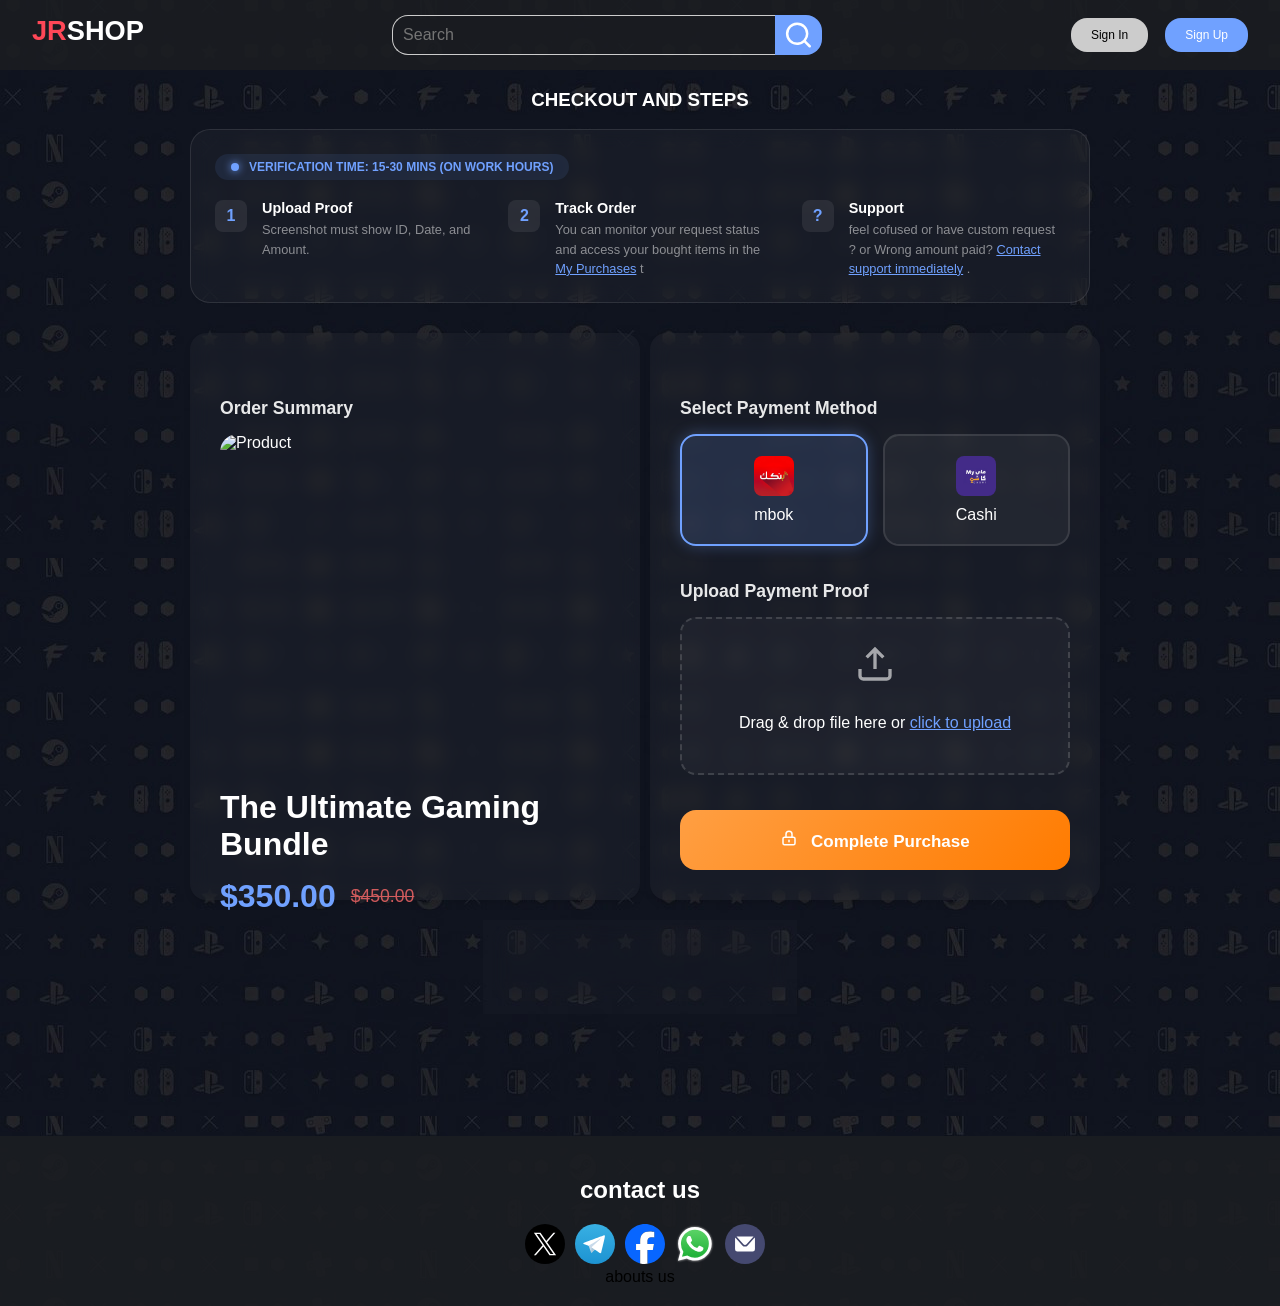
==== commit 78f19e31: "enhacne checkout page desgin but still not connected to the backend" ====
--- a/checkout.html
+++ b/checkout.html
@@ -21,9 +21,10 @@
 
     display: flex;
     justify-content: center;
-    align-items: flex-start;
-
-    padding: 140px var(--leftrightpadding) 60px;
+    align-items: center;
+
+    padding: 0 var(--leftrightpadding) 60px;
+    flex-direction: column;
 }
 
 /* MAIN CARD */
@@ -185,7 +186,9 @@
   align-items: center;
 }
 
-
+.wrapper-1 {
+    display: flex;
+}
 .payment-card {
   width: 10%;
   height: 67%;
@@ -288,6 +291,92 @@
 
 /* SUBMIT BUTTON */
 
+
+.checkout-status-header {
+    background: rgba(255, 255, 255, 0.03);
+    border: 1px solid rgba(255, 255, 255, 0.1);
+    border-radius: 20px;
+    padding: 24px;
+    max-width: 900px; /* Matches Card Width from image_3b2e5f.jpg */
+    backdrop-filter: blur(10px);
+}
+
+/* 2. TOP PILL */
+.status-pill {
+    display: inline-flex;
+    align-items: center;
+    background: rgba(112, 161, 255, 0.1);
+    color: #70a1ff;
+    padding: 6px 16px;
+    border-radius: 50px;
+    font-size: 0.75rem;
+    font-weight: bold;
+    text-transform: uppercase;
+    margin-bottom: 20px;
+}
+
+.pulse-icon {
+    width: 8px;
+    height: 8px;
+    background: #70a1ff;
+    border-radius: 50%;
+    margin-right: 10px;
+    box-shadow: 0 0 8px #70a1ff;
+}
+
+/* 3. GRID SYSTEM */
+.instruction-grid {
+    display: grid;
+    grid-template-columns: repeat(3, 1fr);
+    gap: 30px;
+}
+
+.instruction-card {
+    display: flex;
+    gap: 15px;
+    align-items: flex-start;
+}
+
+.card-icon {
+    background: rgba(255, 255, 255, 0.08);
+    width: 32px;
+    height: 32px;
+    display: flex;
+    align-items: center;
+    justify-content: center;
+    border-radius: 8px;
+    font-weight: bold;
+    color: #70a1ff;
+    flex-shrink: 0;
+}
+
+.card-text strong {
+    display: block;
+    color: white;
+    font-size: 0.9rem;
+    margin-bottom: 4px;
+}
+
+.card-text p {
+    margin: 0;
+    color: rgba(255, 255, 255, 0.5);
+    font-size: 0.8rem;
+    line-height: 1.5;
+}
+
+.highlight {
+    color: #70a1ff;
+    text-decoration: underline;
+}
+
+/* 4. MOBILE ADAPTATION */
+@media (max-width: 768px) {
+    .instruction-grid {
+        grid-template-columns: 1fr;
+        gap: 20px;
+    }
+}
+
 .checkout-submit-btn{
 
     width: 100%;
@@ -320,6 +409,18 @@
     opacity: 0.95;
 }
 
+
+
+.payment-half{
+  max-height: 567px;
+  margin-left: 10px;
+  width: 450px;
+}
+
+.left-in-1{
+      display: flex;
+    flex-direction: column;
+}
 /* MOBILE */
 
 @media(max-width:850px){
@@ -392,17 +493,53 @@
 
 <main id="checkoutmain" class="checkout-layout">
 
-    <!-- LEFT SIDE -->
-    <div class="payment-half-1">
+    <h3 class="colorwhite">CHECKOUT AND STEPS</h3>
+<div class="checkout-status-header">
+    <div class="status-pill">
+        <span class="pulse-icon"></span> Verification time: 15-30 Mins (on work hours) 
+    </div>
+    
+    <div class="instruction-grid">
+        <!-- Step 1 -->
+        <div class="instruction-card">
+            <div class="card-icon">1</div>
+            <div class="card-text">
+                <strong>Upload Proof</strong>
+                <p>Screenshot must show ID, Date, and Amount.</p>
+            </div>
+        </div>
+
+        <!-- Step 2 -->
+        <div class="instruction-card">
+            <div class="card-icon">2</div>
+            <div class="card-text">
+                <strong>Track Order</strong>
+                <p>You can monitor your request status and access your bought items in the  <span class="highlight">My Purchases</span> t</p>
+            </div>
+        </div>
+
+        <!-- Step 3 -->
+        <div class="instruction-card">
+            <div class="card-icon">?</div>
+            <div class="card-text">
+                <strong>Support</strong>
+                <p>feel cofused or have custom request ? or Wrong amount paid? <a class="highlight" href="">Contact support immediately</a> .</p>
+            </div>
+        </div>
+    </div>
+</div>
+<div class="wrapper-1">
+        <!-- LEFT SIDE -->
+    <div class="payment-half card checkout-section">
 
         <!-- ORDER SUMMARY -->
-        <div class="checkout-section">
+        <div class="checkout-section  ">
 
             <h3 class="checkout-section-title">
                 Order Summary
             </h3>
 
-            <div class="checkout-product">
+            <div class="checkout-product left-in-1 ">
 
                 <img
                     class="checkout-product-image"
@@ -435,9 +572,10 @@
     </div>
 
     <!-- RIGHT SIDE -->
-    <div class="payment-half-2">
-
-        <!-- PAYMENT METHODS -->
+    <div class="payment-half card checkout-section">
+
+        <div class="checkout-section">
+            <!-- PAYMENT METHODS -->
         <div class="checkout-section">
 
             <h3 class="checkout-section-title">
@@ -459,10 +597,10 @@
 
                         <img
                             src="./images/paymentmethods/mboktest.png"
-                            alt="Zain Cash"
+                            alt="mbok button choice"
                         >
 
-                        <span>Zain Cash</span>
+                        <span>mbok</span>
 
                     </div>
 
@@ -480,10 +618,10 @@
 
                         <img
                             src="./images/paymentmethods/cashi.png"
-                            alt="Bankily"
+                            alt="cashi button"
                         >
 
-                        <span>Bankily</span>
+                        <span>Cashi</span>
 
                     </div>
 
@@ -553,17 +691,21 @@
         </button>
 
     </div>
-
+        </div>
+
+</div>
+<!-- TRUST BADGES -->
+
+<div class="trust-badges card">
+
+    <span>🛡️ SSL Secured</span>
+
+    <span>✅ Verified Seller</span>
+
+</div>
 </main>
 
-<!-- TRUST BADGES -->
-<div class="trust-badges">
-
-    <span>🛡️ SSL Secured</span>
-
-    <span>✅ Verified Seller</span>
-
-</div>
+
     <footer class="footer ">
 
 		<h2 class="contact-us">contact us</h2>
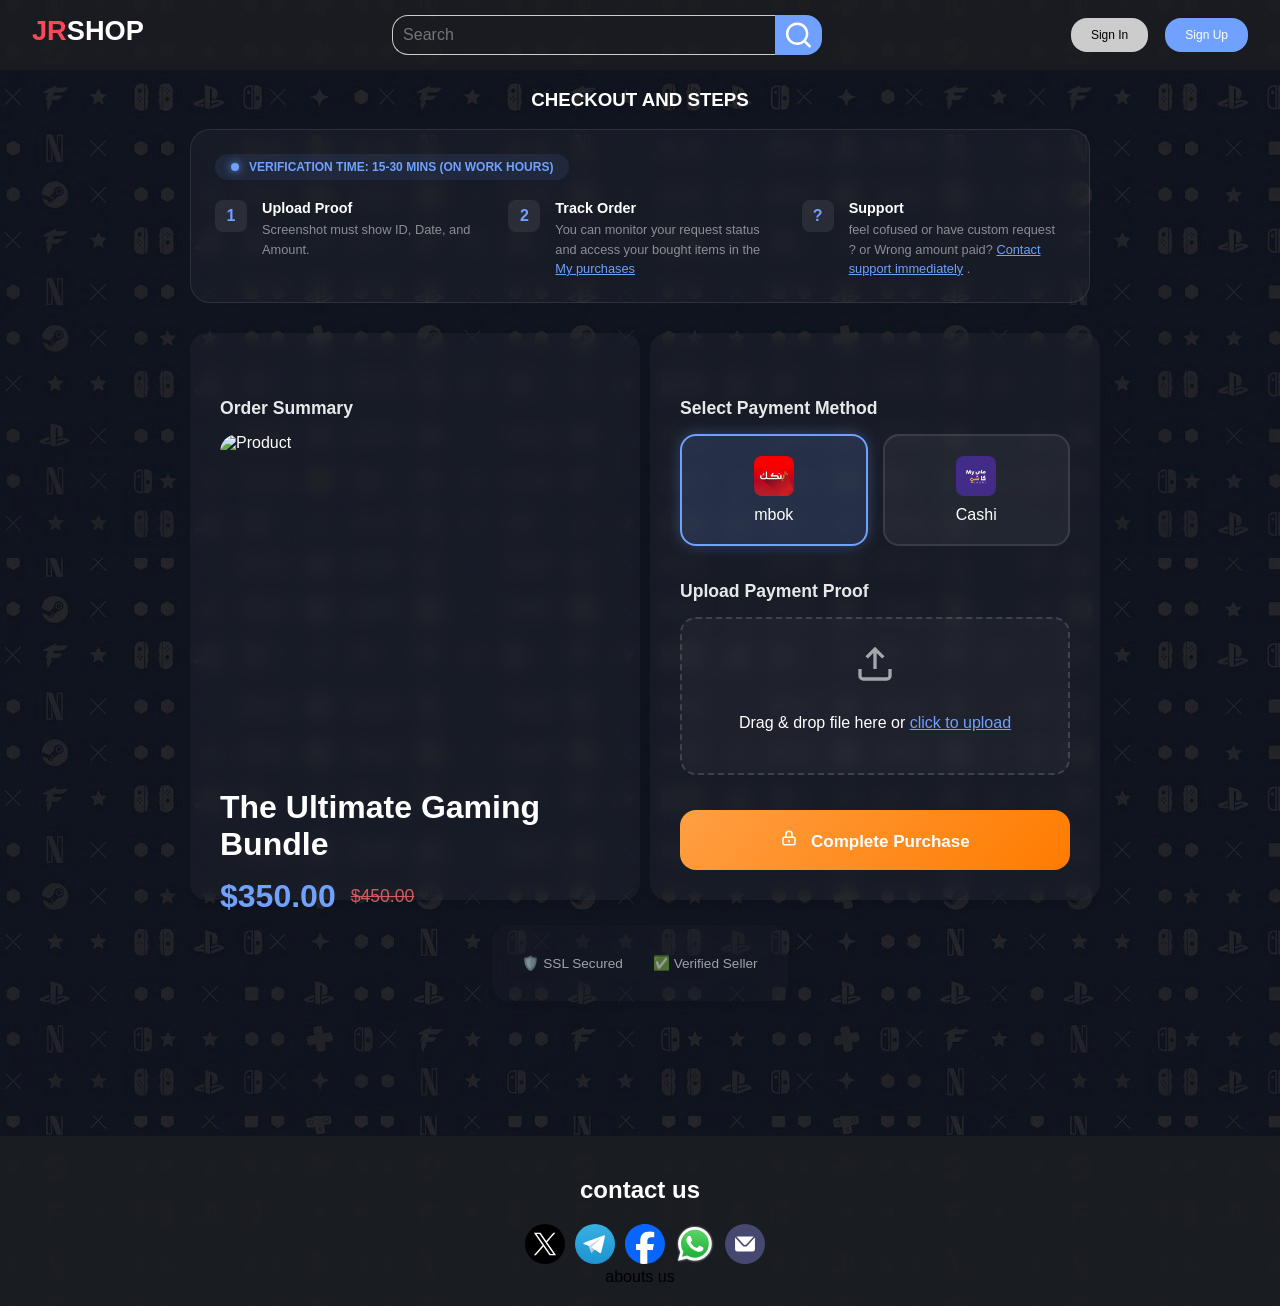
==== commit a56c91e2: "securinf edara files api is secured but there problem on auth will be reviosned tommrow aldo the old" ====
--- a/checkout.html
+++ b/checkout.html
@@ -514,7 +514,7 @@
             <div class="card-icon">2</div>
             <div class="card-text">
                 <strong>Track Order</strong>
-                <p>You can monitor your request status and access your bought items in the  <span class="highlight">My Purchases</span> t</p>
+                <p>You can monitor your request status and access your bought items in the  <a class="highlight" href="">My purchases</a></p>
             </div>
         </div>
 
